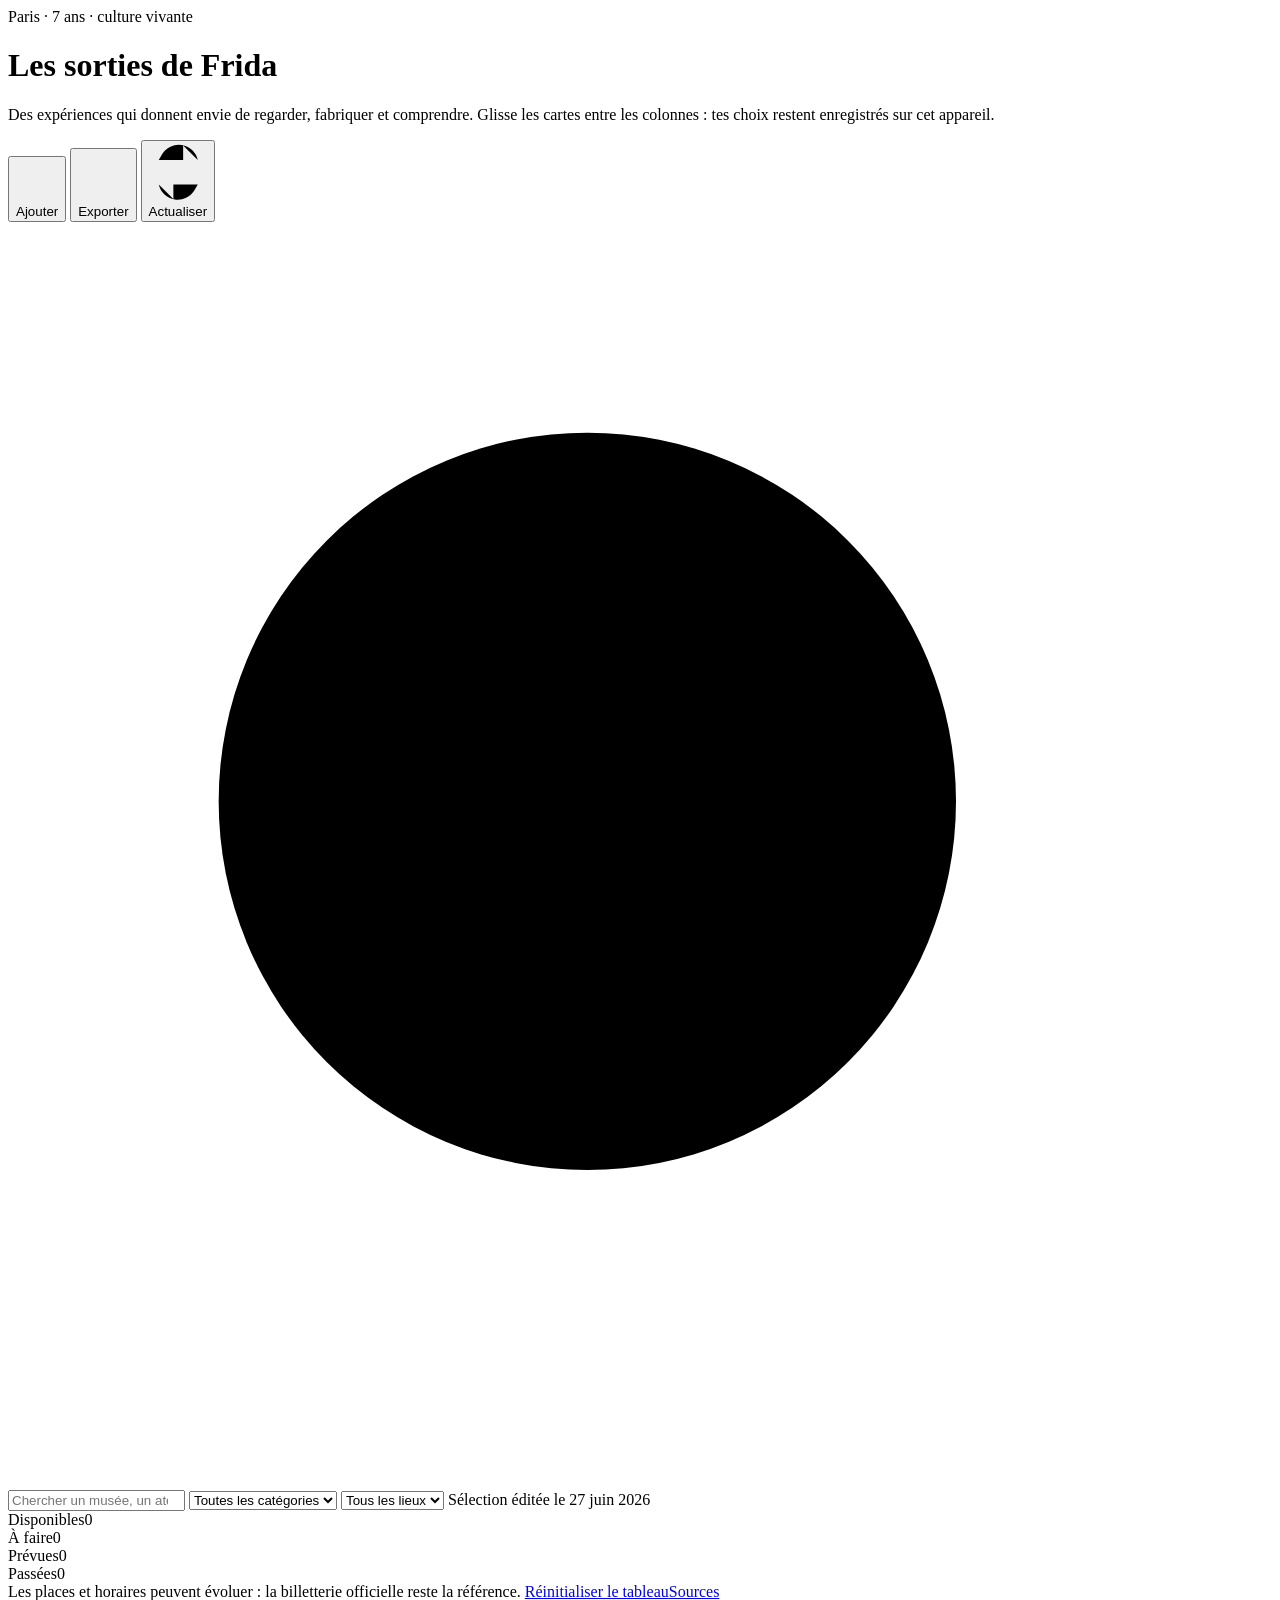
==== paris-activities/index.html @ 7c3a0497 "Add Frida Paris activity board" ====
<!doctype html>
<html lang="fr">
<head>
  <meta charset="utf-8" />
  <meta name="viewport" content="width=device-width, initial-scale=1, viewport-fit=cover" />
  <meta name="theme-color" content="#f3f0e8" />
  <title>Frida à Paris — sorties intelligentes</title>
  <meta name="description" content="Un tableau vivant des meilleures sorties culturelles à Paris pour une enfant de 7 ans." />
  <link rel="stylesheet" href="style.css">
</head>
<body>
  <main class="shell">
    <header>
      <div>
        <div class="eyebrow">Paris · 7 ans · culture vivante</div>
        <h1>Les sorties de Frida</h1>
        <p class="subtitle">Des expériences qui donnent envie de regarder, fabriquer et comprendre. Glisse les cartes entre les colonnes : tes choix restent enregistrés sur cet appareil.</p>
      </div>
      <div class="header-actions">
        <button class="btn" id="addBtn" type="button" aria-label="Ajouter une activité">
          <svg viewBox="0 0 24 24"><path d="M12 5v14M5 12h14"/></svg><span>Ajouter</span>
        </button>
        <button class="btn" id="exportBtn" type="button" aria-label="Exporter le tableau">
          <svg viewBox="0 0 24 24"><path d="M12 3v12m0 0 4-4m-4 4-4-4M5 19h14"/></svg><span class="long">Exporter</span>
        </button>
        <button class="btn primary" id="refreshBtn" type="button">
          <svg viewBox="0 0 24 24"><path d="M20 7h-6V1M4 17h6v6M20 7a8 8 0 0 0-14.7-2.3L4 7M4 17a8 8 0 0 0 14.7 2.3L20 17"/></svg><span>Actualiser</span>
        </button>
      </div>
    </header>

    <section class="toolbar" aria-label="Filtres">
      <label class="search">
        <svg viewBox="0 0 24 24"><circle cx="11" cy="11" r="7"/><path d="m20 20-4-4"/></svg>
        <input id="searchInput" type="search" placeholder="Chercher un musée, un atelier, une date…" autocomplete="off" />
      </label>
      <select class="filter" id="categoryFilter" aria-label="Filtrer par catégorie"><option value="">Toutes les catégories</option></select>
      <select class="filter" id="venueFilter" aria-label="Filtrer par lieu"><option value="">Tous les lieux</option></select>
      <span class="tiny-status" id="syncStatus">Sélection éditée le 27 juin 2026</span>
    </section>

    <section class="board" id="board" aria-label="Tableau des activités">
      <section class="column" data-column="available"><div class="col-head"><span class="dot"></span><span class="col-title">Disponibles</span><span class="count">0</span></div><div class="cards"></div></section>
      <section class="column" data-column="todo"><div class="col-head"><span class="dot"></span><span class="col-title">À faire</span><span class="count">0</span></div><div class="cards"></div></section>
      <section class="column" data-column="planned"><div class="col-head"><span class="dot"></span><span class="col-title">Prévues</span><span class="count">0</span></div><div class="cards"></div></section>
      <section class="column" data-column="past"><div class="col-head"><span class="dot"></span><span class="col-title">Passées</span><span class="count">0</span></div><div class="cards"></div></section>
    </section>

    <footer>
      <span>Les places et horaires peuvent évoluer : la billetterie officielle reste la référence.</span>
      <span class="footer-links"><a href="#" id="resetBtn">Réinitialiser le tableau</a><a href="#" id="sourcesBtn">Sources</a></span>
    </footer>
  </main>

  <dialog id="detailDialog"><div class="modal" id="detailContent"></div></dialog>
  <dialog id="addDialog">
    <form class="modal" id="addForm" method="dialog">
      <div class="modal-head"><div><div class="eyebrow">Nouvelle idée</div><h2>Ajouter une activité</h2></div><button class="x" value="cancel" aria-label="Fermer">×</button></div>
      <div class="form-grid">
        <div class="field full"><label for="newTitle">Nom</label><input id="newTitle" required placeholder="Ex. Atelier céramique" /></div>
        <div class="field"><label for="newVenue">Lieu</label><input id="newVenue" required placeholder="Ex. Musée Guimet" /></div>
        <div class="field"><label for="newCategory">Catégorie</label><input id="newCategory" placeholder="Ex. Art japonais" /></div>
        <div class="field"><label for="newDate">Date et heure</label><input id="newDate" type="datetime-local" /></div>
        <div class="field"><label for="newPrice">Prix</label><input id="newPrice" placeholder="Ex. 12 €" /></div>
        <div class="field full"><label for="newUrl">Lien de réservation</label><input id="newUrl" type="url" placeholder="https://…" /></div>
        <div class="field full"><label for="newDescription">Pourquoi c’est bien</label><textarea id="newDescription" placeholder="Ce que Frida va découvrir ou fabriquer…"></textarea></div>
      </div>
      <div class="modal-actions"><button class="btn primary" type="submit">Ajouter à « À faire »</button><button class="btn" value="cancel">Annuler</button></div>
    </form>
  </dialog>
  <div class="toast" id="toast" role="status" aria-live="polite"></div>

  <script>fetch('activities.json?v='+Date.now(),{cache:'no-store'}).then(r=>r.json()).catch(()=>[]).then(d=>{window.__INITIAL_ACTIVITIES__=d;const s=document.createElement('script');s.src='app.js';document.body.appendChild(s)})</script>
</body>
</html>
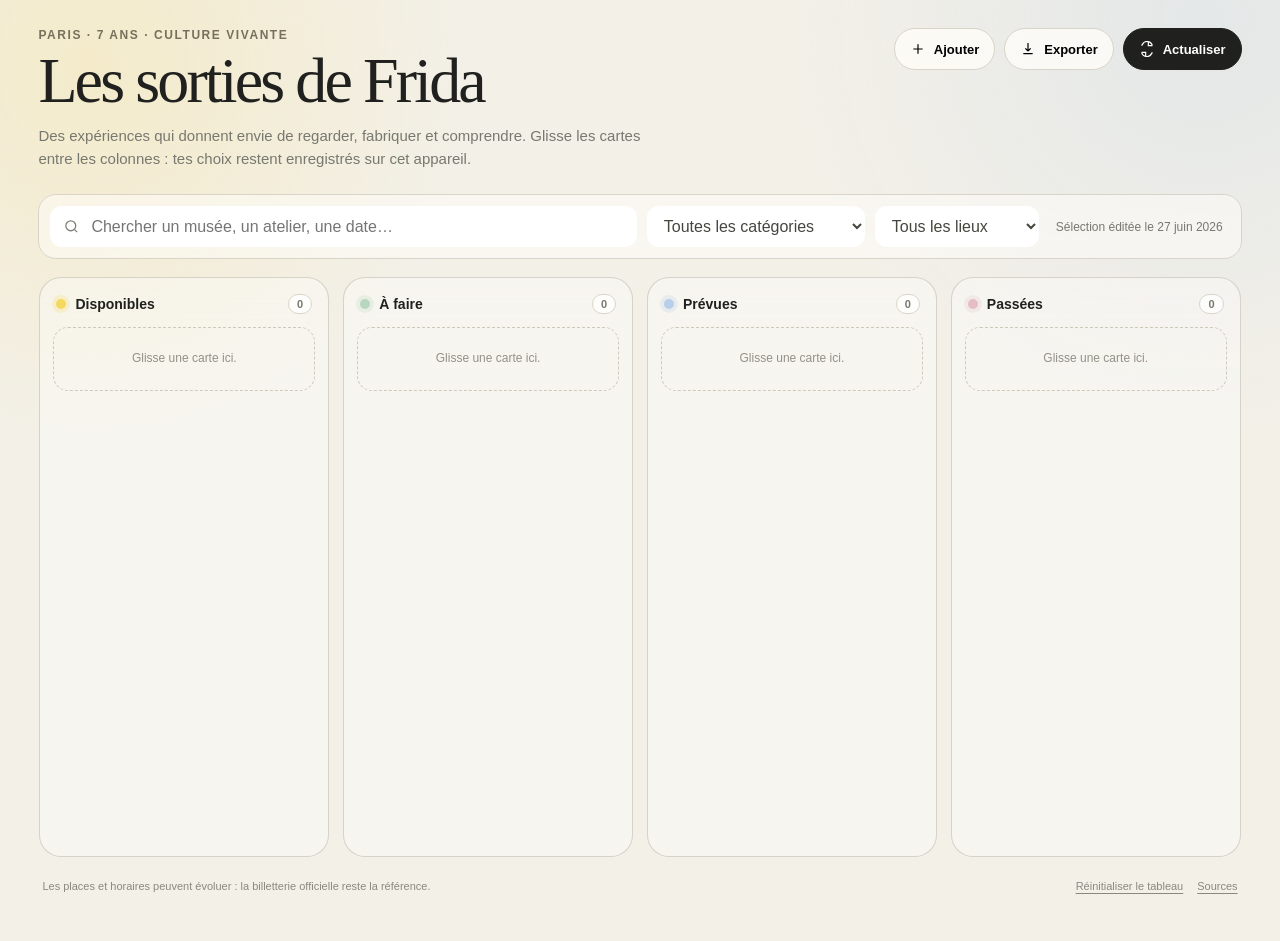
==== commit 13bb1c6c: "Keep refresh catalogue live" ====
--- a/paris-activities/index.html
+++ b/paris-activities/index.html
@@ -70,6 +70,11 @@
   </dialog>
   <div class="toast" id="toast" role="status" aria-live="polite"></div>
 
-  <script>fetch('activities.json?v='+Date.now(),{cache:'no-store'}).then(r=>r.json()).catch(()=>[]).then(d=>{window.__INITIAL_ACTIVITIES__=d;const s=document.createElement('script');s.src='app.js';document.body.appendChild(s)})</script>
+  <script>
+    const CATALOG='https://raw.githubusercontent.com/gustifink/superpy/paris-activities/paris-activities/activities.json';
+    const nativeFetch=window.fetch.bind(window);
+    window.fetch=(url,options)=>nativeFetch(String(url).startsWith('activities.json')?CATALOG+'?v='+Date.now():url,options);
+    nativeFetch(CATALOG+'?v='+Date.now(),{cache:'no-store'}).then(r=>r.json()).catch(()=>[]).then(d=>{window.__INITIAL_ACTIVITIES__=d;const s=document.createElement('script');s.src='app.js';document.body.appendChild(s)});
+  </script>
 </body>
 </html>
--- a/paris-activities/style.css
+++ b/paris-activities/style.css
@@ -0,0 +1 @@
+:root{--paper:#f3f0e8;--ink:#20211f;--muted:#77786f;--line:#d9d4c8;--card:#fffef9;--yellow:#f5d85e;--green:#b8d6c0;--blue:#b9cee8;--pink:#e5bdc5;--shadow:0 7px 24px rgba(33,31,25,.075);--radius:18px;}*{box-sizing:border-box}html{background:var(--paper);color:var(--ink);font-family:Inter,ui-sans-serif,-apple-system,BlinkMacSystemFont,"Segoe UI",sans-serif}body{margin:0;min-height:100vh;background:radial-gradient(circle at 7% 7%,rgba(245,216,94,.22),transparent 24rem),radial-gradient(circle at 94% 2%,rgba(185,206,232,.26),transparent 26rem),var(--paper)}button,input,select,textarea{font:inherit}button,a{-webkit-tap-highlight-color:transparent}a{color:inherit}.shell{max-width:1600px;margin:auto;padding:28px clamp(16px,3vw,42px) 46px}header{display:grid;grid-template-columns:1fr auto;gap:24px;align-items:start;margin-bottom:24px}.eyebrow{font-size:12px;font-weight:760;letter-spacing:.13em;text-transform:uppercase;color:#77705d;margin-bottom:9px}h1{font-family:Georgia,"Times New Roman",serif;font-weight:500;font-size:clamp(38px,5vw,68px);line-height:.94;letter-spacing:-.045em;margin:0;max-width:800px}.subtitle{margin:14px 0 0;color:var(--muted);font-size:15px;max-width:610px;line-height:1.5}.header-actions{display:flex;gap:9px;flex-wrap:wrap;justify-content:flex-end}.btn{border:1px solid var(--line);background:rgba(255,254,249,.78);height:42px;padding:0 15px;border-radius:999px;display:inline-flex;align-items:center;gap:8px;cursor:pointer;text-decoration:none;font-weight:680;font-size:13px;transition:.16s ease;white-space:nowrap}.btn:hover{transform:translateY(-1px);background:#fff;box-shadow:0 5px 16px rgba(31,30,25,.08)}.btn.primary{background:var(--ink);color:#fff;border-color:var(--ink)}.btn svg{width:16px;height:16px;stroke:currentColor;fill:none;stroke-width:1.8}.btn.refreshing svg{animation:spin .65s linear infinite}@keyframes spin{to{transform:rotate(360deg)}}.toolbar{display:flex;gap:10px;align-items:center;flex-wrap:wrap;padding:11px;border:1px solid var(--line);background:rgba(255,254,249,.52);border-radius:18px;margin-bottom:17px;backdrop-filter:blur(12px)}.search{position:relative;flex:1 1 250px}.search svg{position:absolute;left:13px;top:12px;width:17px;height:17px;stroke:#817f77;fill:none;stroke-width:1.8}.search input{width:100%;height:41px;border:1px solid transparent;background:#fff;border-radius:12px;padding:0 14px 0 40px;outline:none;color:var(--ink)}.search input:focus{border-color:#9d998e;box-shadow:0 0 0 3px rgba(157,153,142,.12)}.filter{height:41px;border:0;background:#fff;border-radius:12px;padding:0 34px 0 13px;color:#46463f;outline:none;max-width:220px}.tiny-status{margin-left:auto;color:var(--muted);font-size:12px;padding:0 7px}.board{display:grid;grid-template-columns:repeat(4,minmax(265px,1fr));gap:14px;align-items:start;overflow-x:auto;padding:1px 1px 18px;scroll-snap-type:x proximity}.column{min-height:580px;border:1px solid rgba(209,204,192,.86);border-radius:22px;background:rgba(255,255,255,.36);padding:13px;scroll-snap-align:start}.column.drag-over{background:rgba(255,255,255,.82);border-color:#807d74;box-shadow:inset 0 0 0 2px rgba(32,33,31,.06)}.col-head{display:flex;align-items:center;gap:9px;padding:3px 3px 13px;position:sticky;top:0;z-index:2;backdrop-filter:blur(8px)}.dot{width:10px;height:10px;border-radius:50%;background:var(--yellow);box-shadow:0 0 0 4px rgba(245,216,94,.22)}[data-column="todo"] .dot{background:var(--green);box-shadow:0 0 0 4px rgba(184,214,192,.22)}[data-column="planned"] .dot{background:var(--blue);box-shadow:0 0 0 4px rgba(185,206,232,.25)}[data-column="past"] .dot{background:var(--pink);box-shadow:0 0 0 4px rgba(229,189,197,.22)}.col-title{font-weight:790;font-size:14px}.count{margin-left:auto;background:rgba(255,255,255,.75);border:1px solid var(--line);border-radius:999px;padding:3px 8px;color:var(--muted);font-size:11px;font-weight:700}.cards{display:flex;flex-direction:column;gap:10px;min-height:510px}.card{position:relative;background:var(--card);border:1px solid rgba(216,211,199,.93);border-radius:var(--radius);padding:15px;box-shadow:var(--shadow);cursor:grab;transition:transform .16s ease,box-shadow .16s ease,opacity .16s;overflow:hidden}.card:hover{transform:translateY(-2px);box-shadow:0 12px 30px rgba(33,31,25,.11)}.card:active{cursor:grabbing}.card.dragging{opacity:.4;transform:rotate(1.4deg)}.card.featured:before{content:"";position:absolute;left:0;top:0;bottom:0;width:4px;background:var(--yellow)}.tagline{display:flex;align-items:center;justify-content:space-between;gap:8px;margin-bottom:10px}.tag{display:inline-flex;align-items:center;padding:5px 8px;border-radius:999px;background:#efede5;color:#5d5c55;font-size:10px;text-transform:uppercase;letter-spacing:.08em;font-weight:800}.soon{font-size:10px;color:#765a00;background:#fff0a8;border-radius:999px;padding:5px 7px;font-weight:800}.card h3{font-family:Georgia,"Times New Roman",serif;font-size:22px;line-height:1.05;letter-spacing:-.025em;margin:0 0 8px;font-weight:500}.why{font-size:13px;line-height:1.44;color:#63635c;margin:0 0 13px}.meta{display:grid;gap:7px;margin:0 0 13px}.meta-row{display:grid;grid-template-columns:16px 1fr;gap:7px;align-items:start;font-size:12px;line-height:1.35;color:#464640}.meta-row svg{width:14px;height:14px;stroke:#8b897e;fill:none;stroke-width:1.7;margin-top:1px}.card-foot{display:flex;align-items:center;gap:8px;border-top:1px solid #e9e5dc;padding-top:11px}.ticket{display:inline-flex;align-items:center;gap:6px;text-decoration:none;font-size:12px;font-weight:790;background:var(--ink);color:#fff;border-radius:999px;padding:8px 11px}.ticket:hover{opacity:.84}.ticket svg{width:13px;height:13px;stroke:currentColor;fill:none;stroke-width:2}.details{border:0;background:transparent;text-decoration:underline;text-decoration-color:#c7c2b6;text-underline-offset:3px;color:#6f6e66;font-size:11px;cursor:pointer;padding:7px 2px;margin-left:auto}.status-select{display:none;width:100%;height:34px;border:1px solid var(--line);border-radius:9px;background:#f7f5ef;padding:0 8px;margin-top:10px;font-size:11px;color:#4d4c45}.empty{border:1px dashed #cfc9bc;border-radius:15px;padding:22px 12px;text-align:center;color:#949187;font-size:12px;line-height:1.45}.toast{position:fixed;left:50%;bottom:max(20px,env(safe-area-inset-bottom));transform:translate(-50%,20px);background:#20211f;color:#fff;border-radius:999px;padding:11px 16px;font-size:12px;font-weight:700;opacity:0;pointer-events:none;transition:.23s ease;z-index:50;box-shadow:0 10px 35px rgba(0,0,0,.2)}.toast.show{opacity:1;transform:translate(-50%,0)}dialog{border:0;padding:0;border-radius:24px;background:#fffef9;color:var(--ink);width:min(620px,calc(100vw - 28px));max-height:88vh;box-shadow:0 26px 90px rgba(20,20,18,.25)}dialog::backdrop{background:rgba(32,33,31,.42);backdrop-filter:blur(5px)}.modal{padding:24px}.modal-head{display:flex;align-items:flex-start;gap:16px}.modal-head h2{font-family:Georgia,"Times New Roman",serif;font-weight:500;font-size:34px;line-height:1;margin:5px 0 0;letter-spacing:-.035em}.x{margin-left:auto;border:1px solid var(--line);background:transparent;width:36px;height:36px;border-radius:50%;cursor:pointer;font-size:20px;line-height:1}.modal p{line-height:1.55;color:#575750}.modal-grid{display:grid;grid-template-columns:1fr 1fr;gap:12px;margin:20px 0}.info{background:#f3f0e8;border-radius:14px;padding:13px}.info small{display:block;color:#858278;text-transform:uppercase;letter-spacing:.08em;font-size:9px;font-weight:800;margin-bottom:5px}.info strong{font-size:13px;line-height:1.35;display:block}.modal-actions{display:flex;gap:8px;flex-wrap:wrap;margin-top:20px}.form-grid{display:grid;grid-template-columns:1fr 1fr;gap:12px;margin-top:18px}.field{display:grid;gap:6px}.field.full{grid-column:1/-1}.field label{font-size:11px;font-weight:800;color:#64635b}.field input,.field textarea,.field select{border:1px solid var(--line);background:#fff;border-radius:11px;padding:10px 11px;outline:none}.field textarea{resize:vertical;min-height:76px}.field input:focus,.field textarea:focus{border-color:#77746c;box-shadow:0 0 0 3px rgba(119,116,108,.1)}footer{display:flex;justify-content:space-between;gap:18px;color:#8a887f;font-size:11px;margin-top:4px;padding:0 4px;line-height:1.45}.footer-links{display:flex;gap:14px}footer a{text-underline-offset:3px}@media(max-width:1120px){.board{grid-template-columns:repeat(4,310px)}.column{min-height:520px}.cards{min-height:450px}}@media(max-width:720px){.shell{padding:20px 13px 36px}header{grid-template-columns:1fr;margin-bottom:19px}.header-actions{justify-content:flex-start}.header-actions .btn span.long{display:none}h1{font-size:48px}.subtitle{font-size:13px}.toolbar{padding:8px}.tiny-status{width:100%;margin:0;padding:1px 5px}.board{grid-template-columns:repeat(4,86vw);gap:10px}.column{padding:11px;min-height:500px}.cards{min-height:430px}.status-select{display:block}.card{cursor:default}.modal-grid,.form-grid{grid-template-columns:1fr}.field.full{grid-column:auto}.modal{padding:19px}.modal-head h2{font-size:29px}footer{display:block}.footer-links{margin-top:8px}}@media(prefers-reduced-motion:reduce){*{scroll-behavior:auto!important;transition:none!important;animation:none!important}}
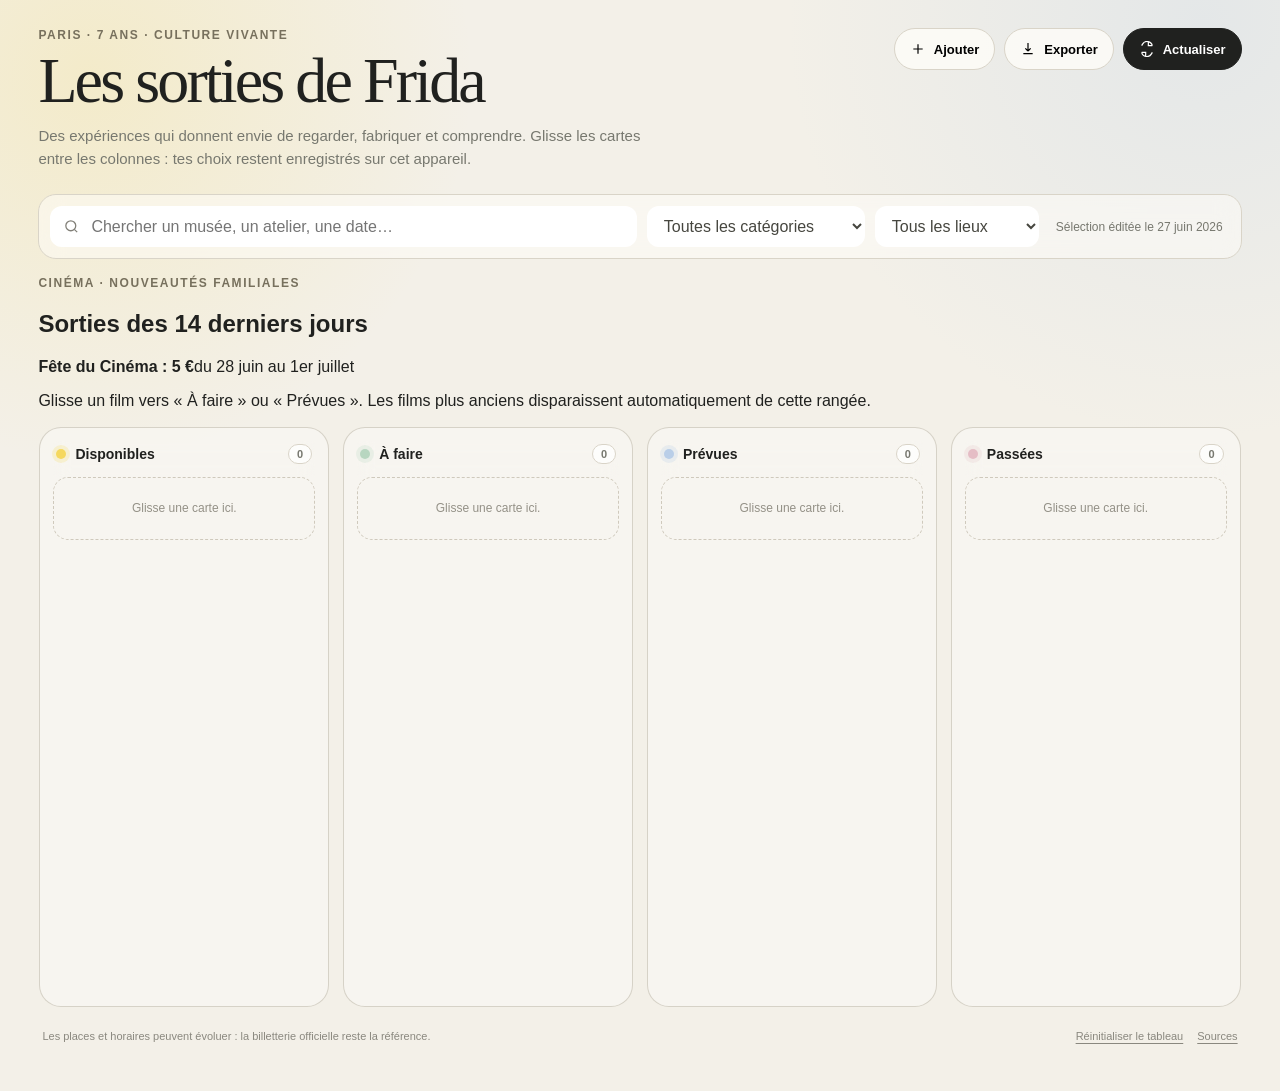
==== commit da9899e8: "Add compact cinema releases section" ====
--- a/paris-activities/index.html
+++ b/paris-activities/index.html
@@ -39,6 +39,18 @@
       <span class="tiny-status" id="syncStatus">Sélection éditée le 27 juin 2026</span>
     </section>
 
+    <section class="cinema-section" id="cinemaSection" aria-label="Nouvelles sorties cinéma">
+      <div class="section-heading">
+        <div>
+          <div class="eyebrow">Cinéma · nouveautés familiales</div>
+          <h2>Sorties des 14 derniers jours</h2>
+        </div>
+        <div class="cinema-note"><strong>Fête du Cinéma : 5 €</strong><span>du 28 juin au 1er juillet</span></div>
+      </div>
+      <p class="drag-hint">Glisse un film vers « À faire » ou « Prévues ». Les films plus anciens disparaissent automatiquement de cette rangée.</p>
+      <div class="cinema-list" id="cinemaList"></div>
+    </section>
+
     <section class="board" id="board" aria-label="Tableau des activités">
       <section class="column" data-column="available"><div class="col-head"><span class="dot"></span><span class="col-title">Disponibles</span><span class="count">0</span></div><div class="cards"></div></section>
       <section class="column" data-column="todo"><div class="col-head"><span class="dot"></span><span class="col-title">À faire</span><span class="count">0</span></div><div class="cards"></div></section>
@@ -71,10 +83,23 @@
   <div class="toast" id="toast" role="status" aria-live="polite"></div>
 
   <script>
-    const CATALOG='https://raw.githubusercontent.com/gustifink/superpy/paris-activities/paris-activities/activities.json';
+    const ACTIVITY_CATALOG='https://raw.githubusercontent.com/gustifink/superpy/paris-activities/paris-activities/activities.json';
+    const CINEMA_CATALOG='https://raw.githubusercontent.com/gustifink/superpy/paris-activities/paris-activities/cinema.json';
     const nativeFetch=window.fetch.bind(window);
-    window.fetch=(url,options)=>nativeFetch(String(url).startsWith('activities.json')?CATALOG+'?v='+Date.now():url,options);
-    nativeFetch(CATALOG+'?v='+Date.now(),{cache:'no-store'}).then(r=>r.json()).catch(()=>[]).then(d=>{window.__INITIAL_ACTIVITIES__=d;const s=document.createElement('script');s.src='app.js';document.body.appendChild(s)});
+    window.fetch=(url,options)=>{
+      const value=String(url);
+      if(value.startsWith('activities.json')) return nativeFetch(ACTIVITY_CATALOG+'?v='+Date.now(),options);
+      if(value.startsWith('cinema.json')) return nativeFetch(CINEMA_CATALOG+'?v='+Date.now(),options);
+      return nativeFetch(url,options);
+    };
+    Promise.all([
+      nativeFetch(ACTIVITY_CATALOG+'?v='+Date.now(),{cache:'no-store'}).then(r=>r.json()).catch(()=>[]),
+      nativeFetch(CINEMA_CATALOG+'?v='+Date.now(),{cache:'no-store'}).then(r=>r.json()).catch(()=>[])
+    ]).then(([activities,cinema])=>{
+      window.__INITIAL_ACTIVITIES__=activities;
+      window.__INITIAL_CINEMA__=cinema;
+      const s=document.createElement('script');s.src='app.js?v=3';document.body.appendChild(s);
+    });
   </script>
 </body>
 </html>
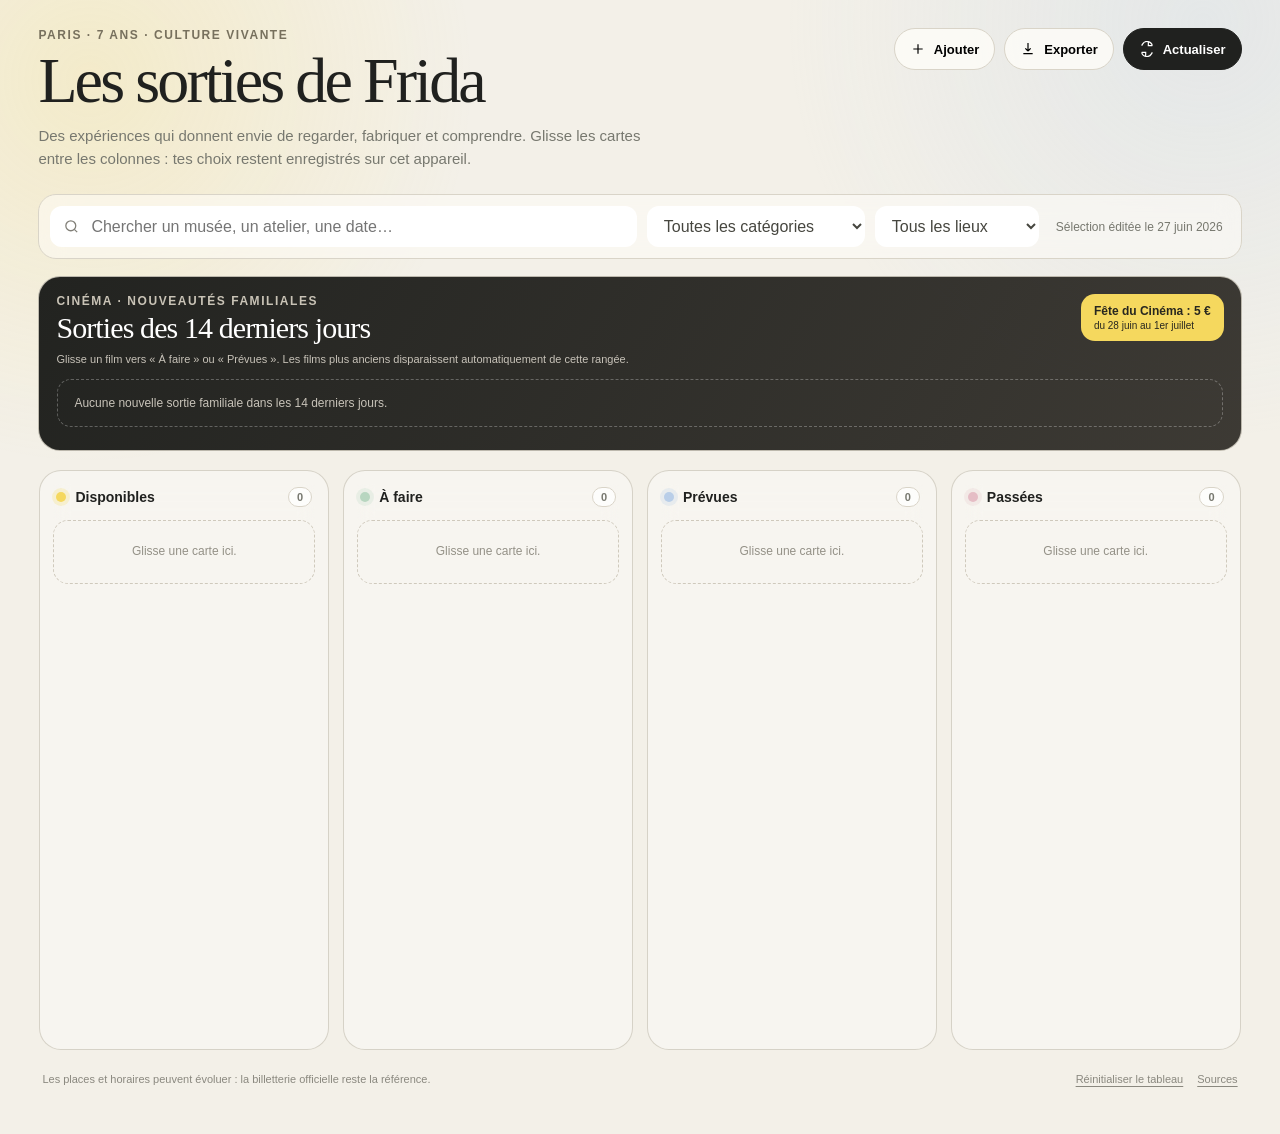
==== commit 6af7f3d2: "Bust cache for cinema and drag update" ====
--- a/paris-activities/index.html
+++ b/paris-activities/index.html
@@ -98,7 +98,7 @@
     ]).then(([activities,cinema])=>{
       window.__INITIAL_ACTIVITIES__=activities;
       window.__INITIAL_CINEMA__=cinema;
-      const s=document.createElement('script');s.src='app.js?v=3';document.body.appendChild(s);
+      const s=document.createElement('script');s.src='app.js?v=4';document.body.appendChild(s);
     });
   </script>
 </body>
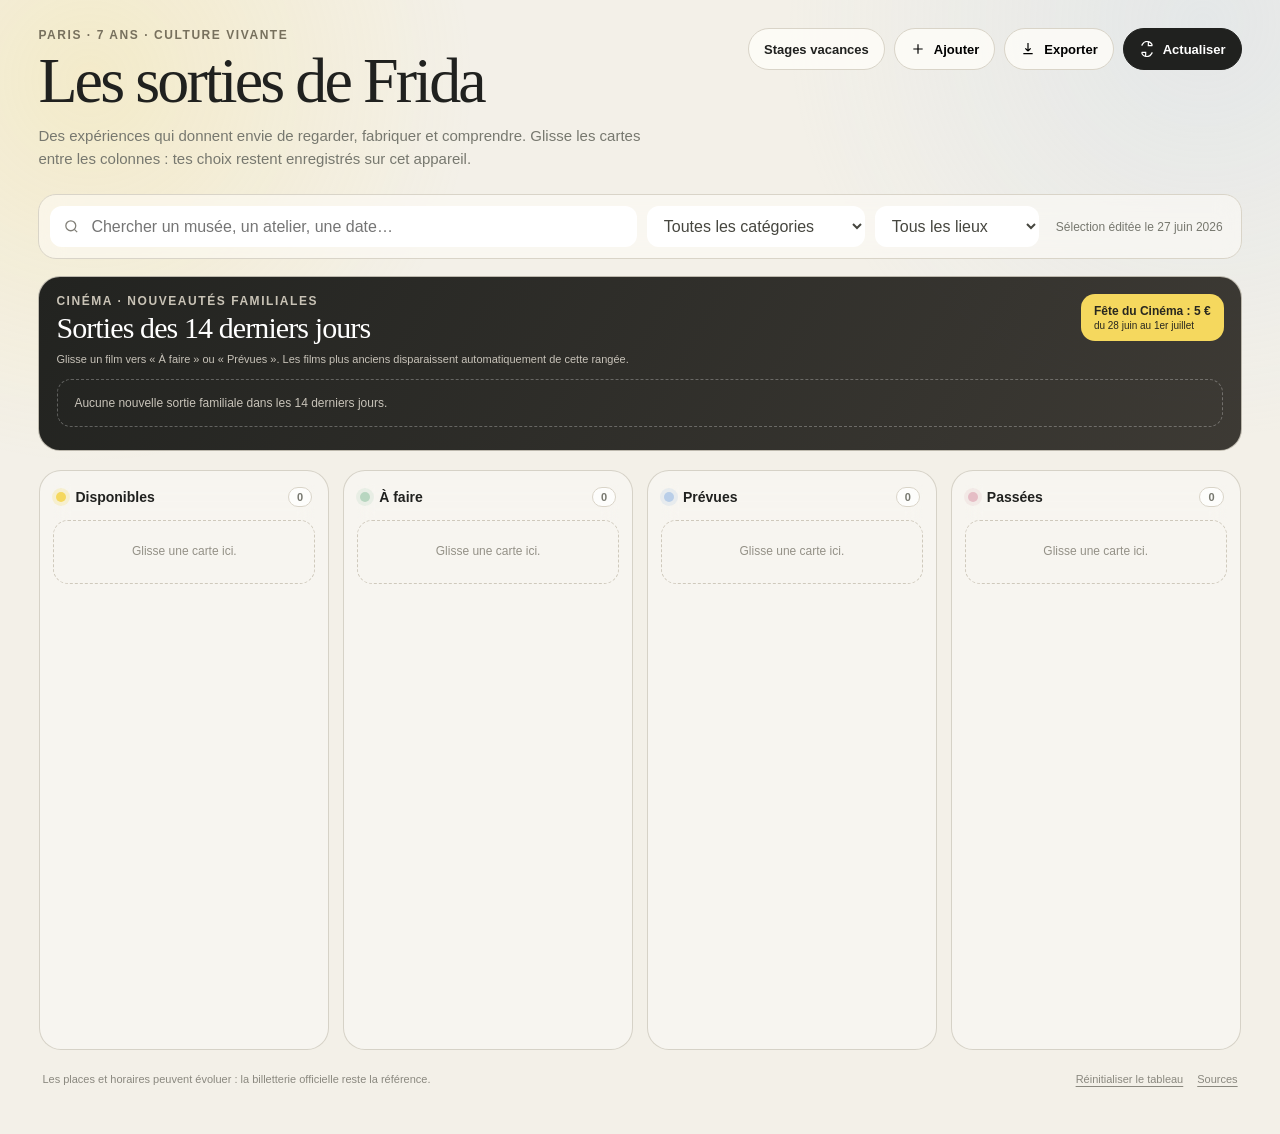
==== commit 22e60067: "Link main board to holiday stages page" ====
--- a/paris-activities/index.html
+++ b/paris-activities/index.html
@@ -17,6 +17,7 @@
         <p class="subtitle">Des expériences qui donnent envie de regarder, fabriquer et comprendre. Glisse les cartes entre les colonnes : tes choix restent enregistrés sur cet appareil.</p>
       </div>
       <div class="header-actions">
+        <a class="btn" href="stages.html"><span>Stages vacances</span></a>
         <button class="btn" id="addBtn" type="button" aria-label="Ajouter une activité">
           <svg viewBox="0 0 24 24"><path d="M12 5v14M5 12h14"/></svg><span>Ajouter</span>
         </button>
